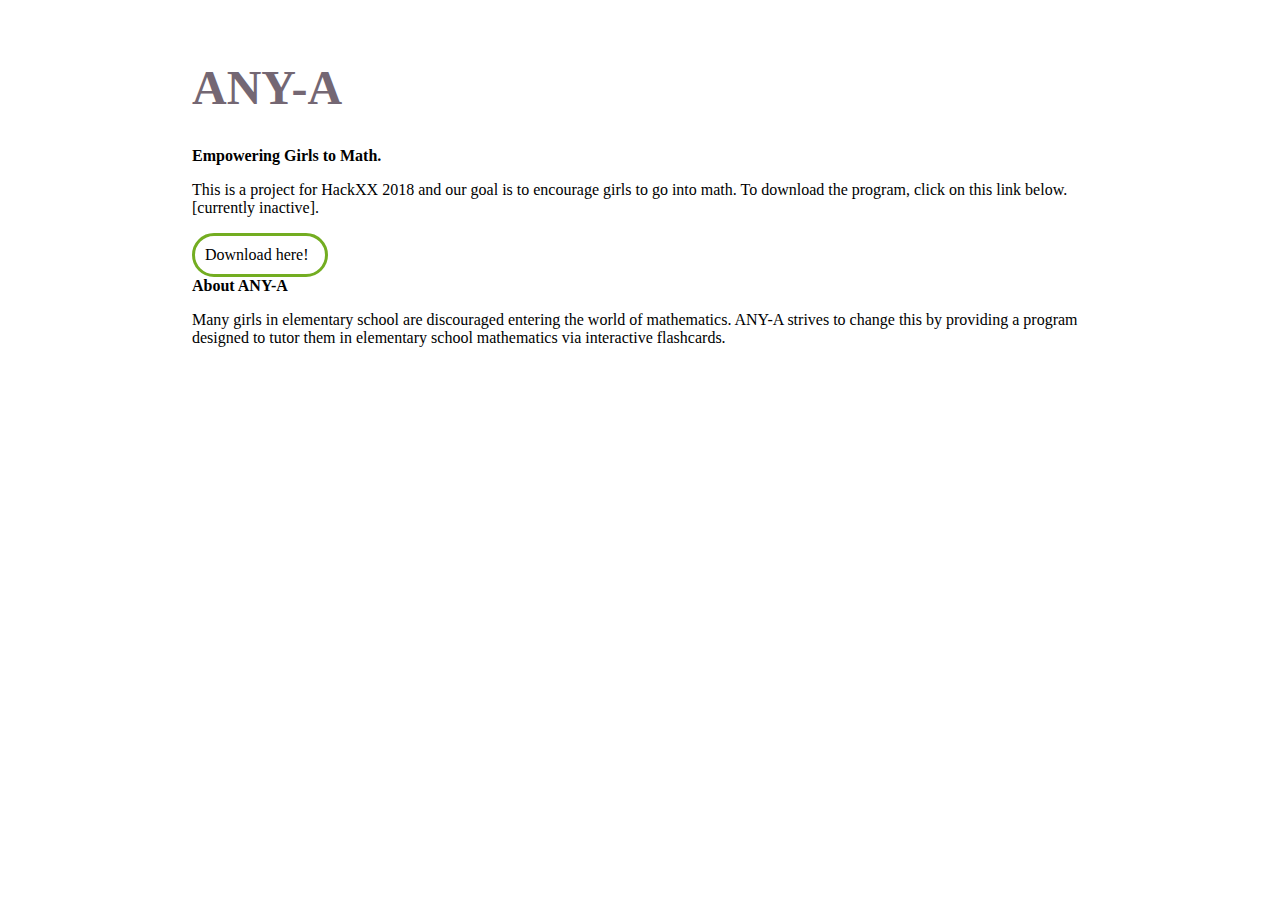
==== docs/index.html @ 5eefaa09 "Added blurb on ANY-A's mission" ====
<!DOCTYPE html>
  <head>
    <title>ANY-A</title>
    <link rel="stylesheet" type="text/css" href="_css/main.css"/>
  </head>
  <body>
    <div id="wrapper">
      <h1>ANY-A</h1>
      <h3>Empowering Girls to Math.</h3>
      <p>This is a project for HackXX 2018 and our goal is to 
         encourage girls to go into math. To download the program,
         click on this link below.[currently inactive]. 
      </p>

      <div id="button">Download here!</div>
      
      <h3> About ANY-A </h3>
      <p>
        Many girls in elementary school are discouraged entering the world of mathematics.
        ANY-A strives to change this by providing a program designed to tutor them in 
        elementary school mathematics via interactive flashcards.
      </p>
    </div>
  </body>
</html>
---- docs/_css/main.css ----
body {
  width: 70%;
  margin: 60px auto;
}

h1 {
  font-size: 3em;
  color: #746773;
}

h3 {
  font-size:1em;
  margin: 0 auto;
}

#button {
  position: relative;
  border-radius: 25px;
  border: 3px solid #73AD21;
  padding: 10px; 
  width: 110px;
  display: block;  
}
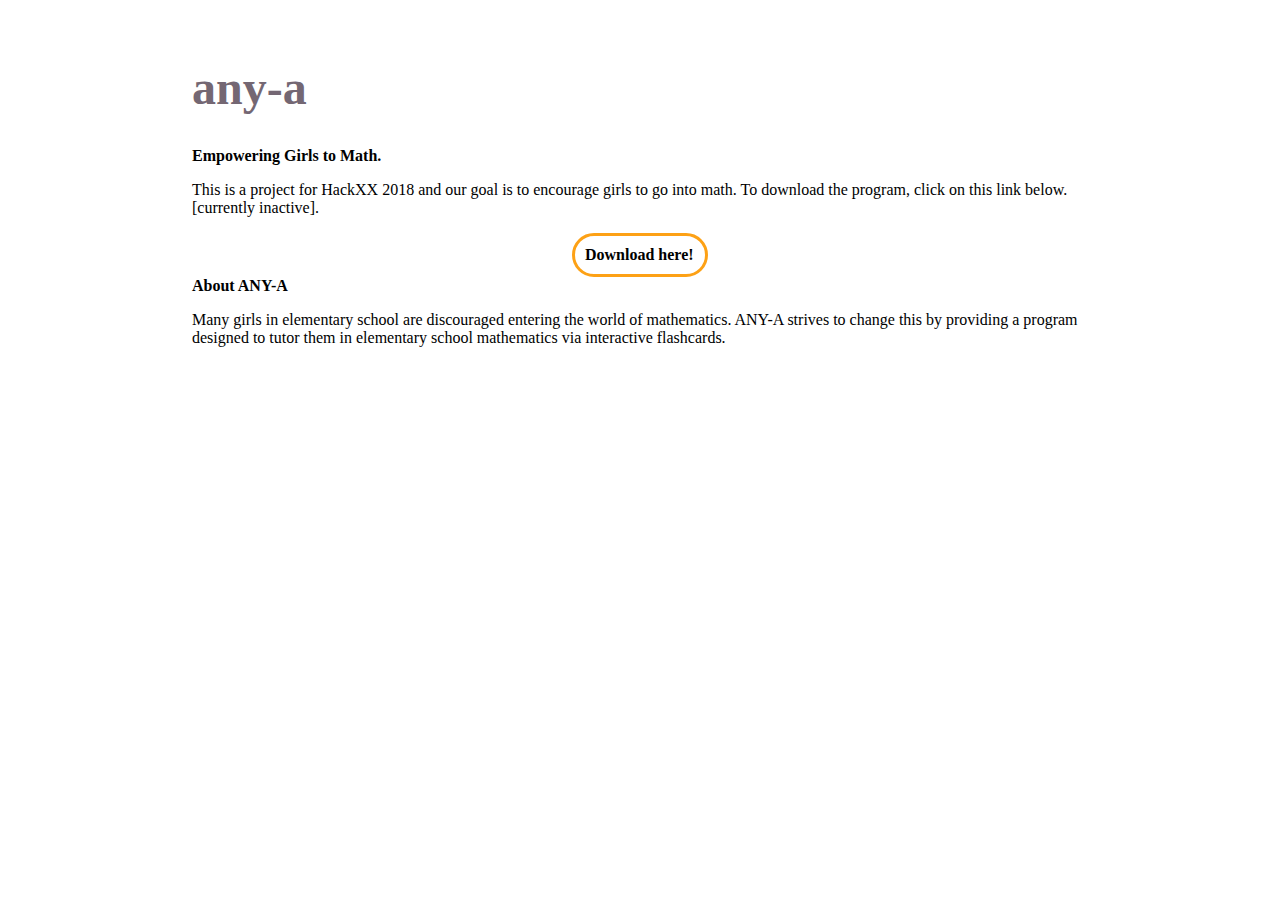
==== commit 3d5f5b71: "Added image placeholder" ====
--- a/docs/index.html
+++ b/docs/index.html
@@ -1,25 +1,32 @@
 <!DOCTYPE html>
   <head>
     <title>ANY-A</title>
-    <link rel="stylesheet" type="text/css" href="_css/main.css"/>
+    <link href="https://fonts.googleapis.com/css?family=Comfortaa" rel="stylesheet">
+    <link href="https://fonts.googleapis.com/css?family=Lato:700|Roboto" rel="stylesheet">
+    <link rel="stylesheet" type="text/css" href="css/styles.css"/>
   </head>
   <body>
     <div id="wrapper">
-      <h1>ANY-A</h1>
-      <h3>Empowering Girls to Math.</h3>
-      <p>This is a project for HackXX 2018 and our goal is to 
-         encourage girls to go into math. To download the program,
-         click on this link below.[currently inactive]. 
-      </p>
-
-      <div id="button">Download here!</div>
+      <div class="division">
+        <h1>any-a</h1>
+        <div id="img"> </div>
+        <h3>Empowering Girls to Math.</h3>
+        <p>This is a project for HackXX 2018 and our goal is to 
+           encourage girls to go into math. To download the program,
+           click on this link below.[currently inactive]. 
+        </p>
+      </div>
       
-      <h3> About ANY-A </h3>
-      <p>
-        Many girls in elementary school are discouraged entering the world of mathematics.
-        ANY-A strives to change this by providing a program designed to tutor them in 
-        elementary school mathematics via interactive flashcards.
-      </p>
+      <div id="button"><b>Download here!</b></div>
+      
+      <div class="division">
+        <h3> About ANY-A </h3>
+        <p>
+          Many girls in elementary school are discouraged entering the world of mathematics.
+          ANY-A strives to change this by providing a program designed to tutor them in 
+          elementary school mathematics via interactive flashcards.
+        </p>
+      </div>
     </div>
   </body>
 </html>
--- a/docs/css/styles.css
+++ b/docs/css/styles.css
@@ -0,0 +1,24 @@
+body {
+  width: 70%;
+  margin: 60px auto;
+}
+
+h1 {
+  font-size: 3em;
+  color: #746773;
+}
+
+h3 {
+  font-size:1em;
+  margin: 0 auto;
+}
+
+#button {
+  position: relative;
+  border-radius: 25px;
+  border: 3px solid #fda115;
+  padding: 10px; 
+  width: 110px;
+  display: block;  
+  margin: auto;
+}
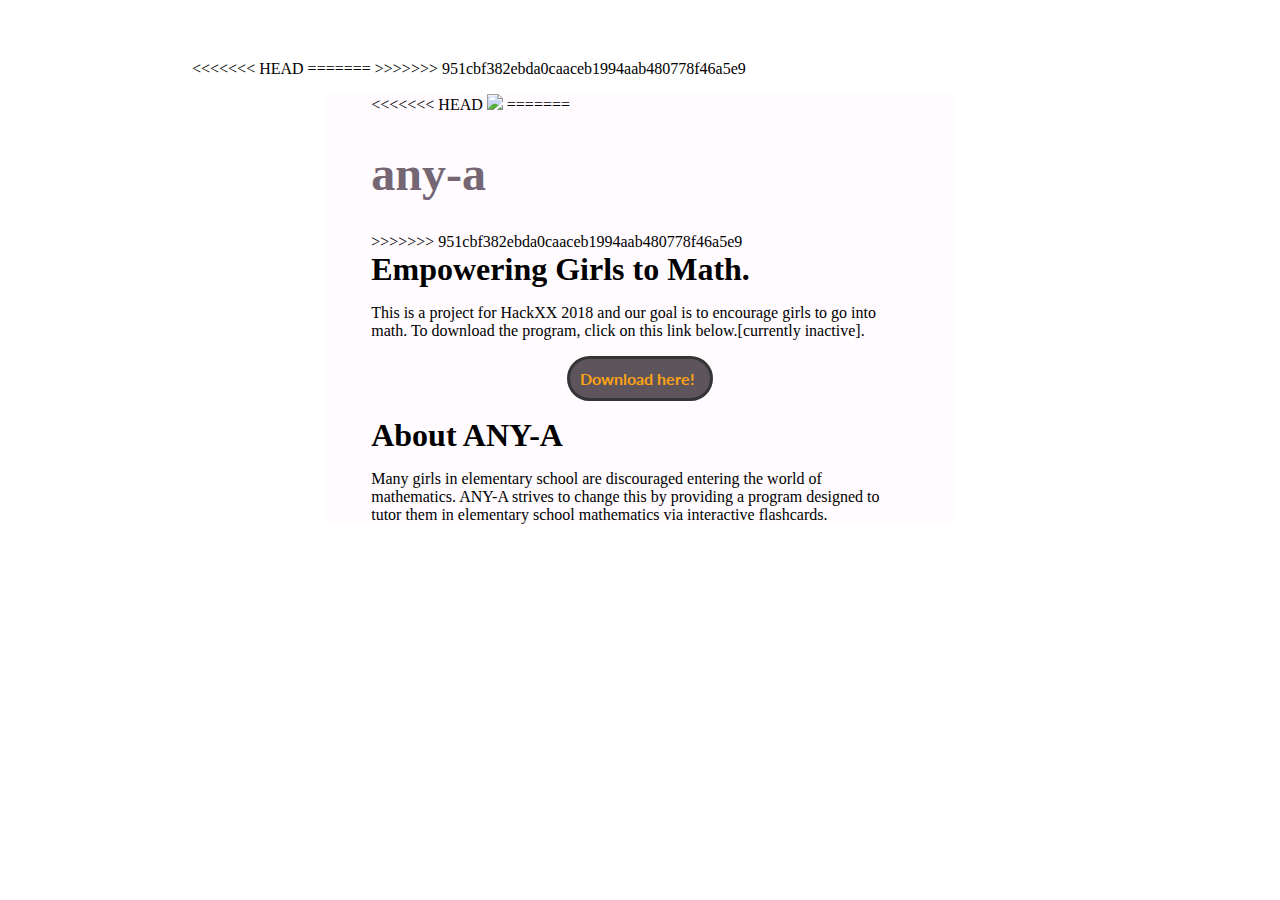
==== commit 6c339fc8: "Merge branch 'master' of https://github.com/annsudhart/hackxx2018" ====
--- a/docs/index.html
+++ b/docs/index.html
@@ -3,13 +3,22 @@
     <title>ANY-A</title>
     <link href="https://fonts.googleapis.com/css?family=Comfortaa" rel="stylesheet">
     <link href="https://fonts.googleapis.com/css?family=Lato:700|Roboto" rel="stylesheet">
+<<<<<<< HEAD
+    <link rel="stylesheet" type="text/css" href="_css/main.css"/>
+=======
     <link rel="stylesheet" type="text/css" href="css/styles.css"/>
+>>>>>>> 951cbf382ebda0caaceb1994aab480778f46a5e9
   </head>
   <body>
+  
     <div id="wrapper">
       <div class="division">
+<<<<<<< HEAD
+        <img src="any-a-sunrise.png"> </img>
+=======
         <h1>any-a</h1>
         <div id="img"> </div>
+>>>>>>> 951cbf382ebda0caaceb1994aab480778f46a5e9
         <h3>Empowering Girls to Math.</h3>
         <p>This is a project for HackXX 2018 and our goal is to 
            encourage girls to go into math. To download the program,
--- a/docs/_css/main.css
+++ b/docs/_css/main.css
@@ -0,0 +1,23 @@
+body {
+  width: 70%;
+  margin: 60px auto;
+}
+
+h1 {
+  font-size: 3em;
+  color: #746773;
+}
+
+h3 {
+  font-size:1em;
+  margin: 0 auto;
+}
+
+#button {
+  position: relative;
+  border-radius: 25px;
+  border: 3px solid #73AD21;
+  padding: 10px; 
+  width: 110px;
+  display: block;  
+}--- a/docs/css/styles.css
+++ b/docs/css/styles.css
@@ -1,24 +1,91 @@
-body {
-  width: 70%;
-  margin: 60px auto;
-}
-
-h1 {
-  font-size: 3em;
-  color: #746773;
-}
-
-h3 {
-  font-size:1em;
-  margin: 0 auto;
-}
-
-#button {
-  position: relative;
-  border-radius: 25px;
-  border: 3px solid #fda115;
-  padding: 10px; 
-  width: 110px;
-  display: block;  
-  margin: auto;
-}
+<<<<<<< HEAD
+html, body {
+  font-family: 'Roboto', sans-serif;
+  height: 100%;
+  background-color: #b9acb7;
+  margin-bottom: 0px;
+}
+
+#wrapper {
+  width: 60%;
+  height: 100%;
+  background-color: #fffbff;
+  margin-left: auto;
+  margin-right: auto;
+  padding-right:5%;
+  padding-left:5%;
+}
+
+img {
+  width: 100%;
+}
+
+h3 {
+  font-size:2em;
+  margin: 0 auto;
+}
+
+#button {
+  font-family: 'Lato', sans-serif;
+  position: relative;
+  border-radius: 25px;
+  border: 3px solid #363536;
+  background-color: #5d555b;
+  color: #fda115;
+  padding: 10px; 
+  width: 120px;
+  display: block;  
+  margin: auto;
+  font-size: 
+}
+
+.division {
+  margin-top: 16px;
+  margin-bottom: 16px;
+}
+=======
+html, body {
+  font-family: 'Roboto', sans-serif;
+  height: 100%;
+  background-color: #b9acb7;
+  margin-bottom: 0px;
+}
+
+#wrapper {
+  width: 60%;
+  height: 100%;
+  background-color: #fffbff;
+  margin-left: auto;
+  margin-right: auto;
+  padding-right:5%;
+  padding-left:5%;
+}
+
+img {
+  width: 100%;
+}
+
+h3 {
+  font-size:2em;
+  margin: 0 auto;
+}
+
+#button {
+  font-family: 'Lato', sans-serif;
+  position: relative;
+  border-radius: 25px;
+  border: 3px solid #363536;
+  background-color: #5d555b;
+  color: #fda115;
+  padding: 10px; 
+  width: 120px;
+  display: block;  
+  margin: auto;
+  font-size: 
+}
+
+.division {
+  margin-top: 16px;
+  margin-bottom: 16px;
+}
+>>>>>>> 951cbf382ebda0caaceb1994aab480778f46a5e9
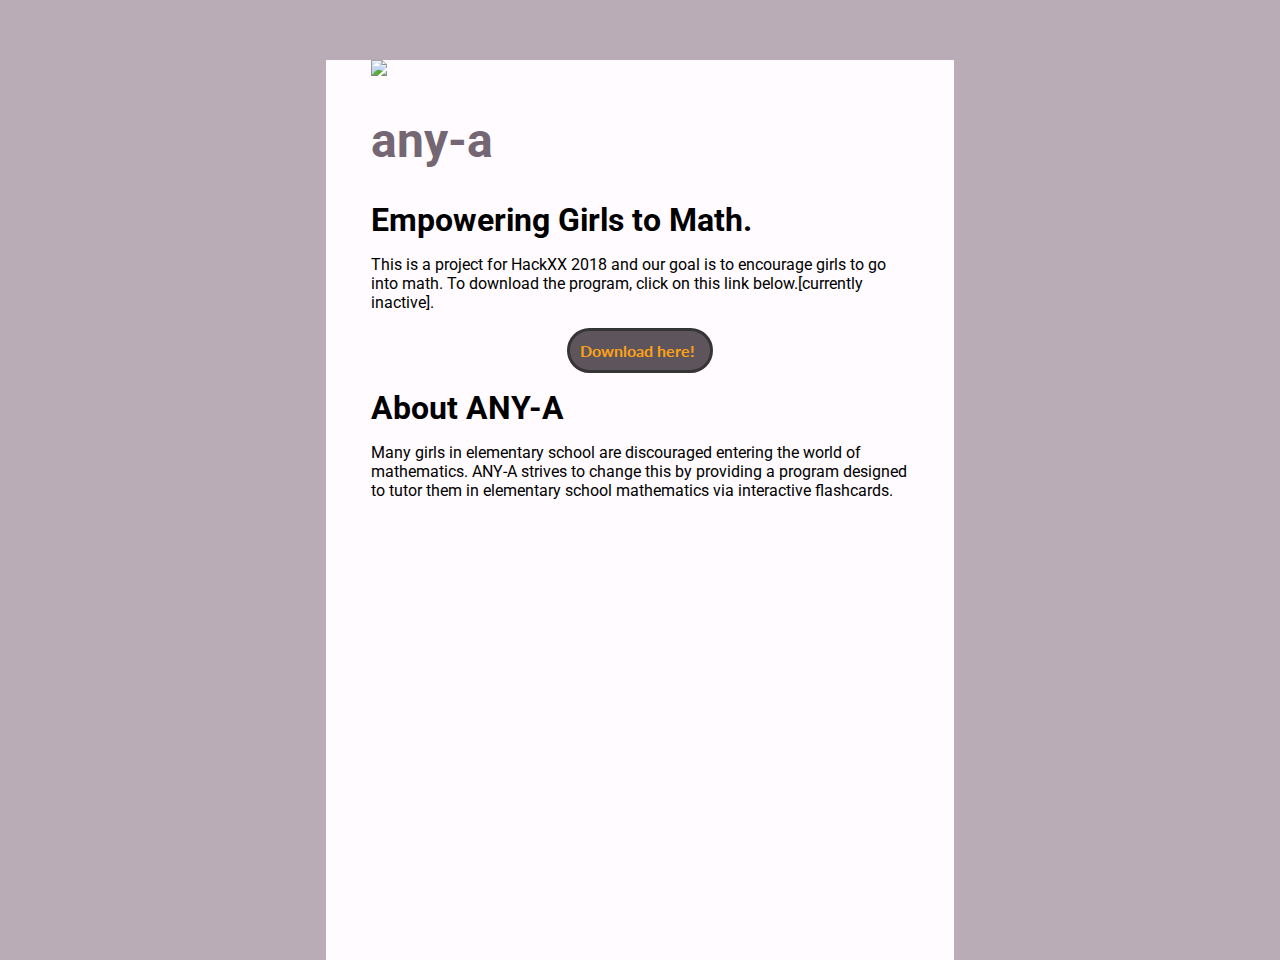
==== commit 21ee2eb0: "git outta here" ====
--- a/docs/index.html
+++ b/docs/index.html
@@ -3,22 +3,16 @@
     <title>ANY-A</title>
     <link href="https://fonts.googleapis.com/css?family=Comfortaa" rel="stylesheet">
     <link href="https://fonts.googleapis.com/css?family=Lato:700|Roboto" rel="stylesheet">
-<<<<<<< HEAD
     <link rel="stylesheet" type="text/css" href="_css/main.css"/>
-=======
     <link rel="stylesheet" type="text/css" href="css/styles.css"/>
->>>>>>> 951cbf382ebda0caaceb1994aab480778f46a5e9
   </head>
   <body>
   
     <div id="wrapper">
       <div class="division">
-<<<<<<< HEAD
         <img src="any-a-sunrise.png"> </img>
-=======
         <h1>any-a</h1>
         <div id="img"> </div>
->>>>>>> 951cbf382ebda0caaceb1994aab480778f46a5e9
         <h3>Empowering Girls to Math.</h3>
         <p>This is a project for HackXX 2018 and our goal is to 
            encourage girls to go into math. To download the program,
--- a/docs/css/styles.css
+++ b/docs/css/styles.css
@@ -1,4 +1,3 @@
-<<<<<<< HEAD
 html, body {
   font-family: 'Roboto', sans-serif;
   height: 100%;
@@ -43,49 +42,3 @@
   margin-top: 16px;
   margin-bottom: 16px;
 }
-=======
-html, body {
-  font-family: 'Roboto', sans-serif;
-  height: 100%;
-  background-color: #b9acb7;
-  margin-bottom: 0px;
-}
-
-#wrapper {
-  width: 60%;
-  height: 100%;
-  background-color: #fffbff;
-  margin-left: auto;
-  margin-right: auto;
-  padding-right:5%;
-  padding-left:5%;
-}
-
-img {
-  width: 100%;
-}
-
-h3 {
-  font-size:2em;
-  margin: 0 auto;
-}
-
-#button {
-  font-family: 'Lato', sans-serif;
-  position: relative;
-  border-radius: 25px;
-  border: 3px solid #363536;
-  background-color: #5d555b;
-  color: #fda115;
-  padding: 10px; 
-  width: 120px;
-  display: block;  
-  margin: auto;
-  font-size: 
-}
-
-.division {
-  margin-top: 16px;
-  margin-bottom: 16px;
-}
->>>>>>> 951cbf382ebda0caaceb1994aab480778f46a5e9
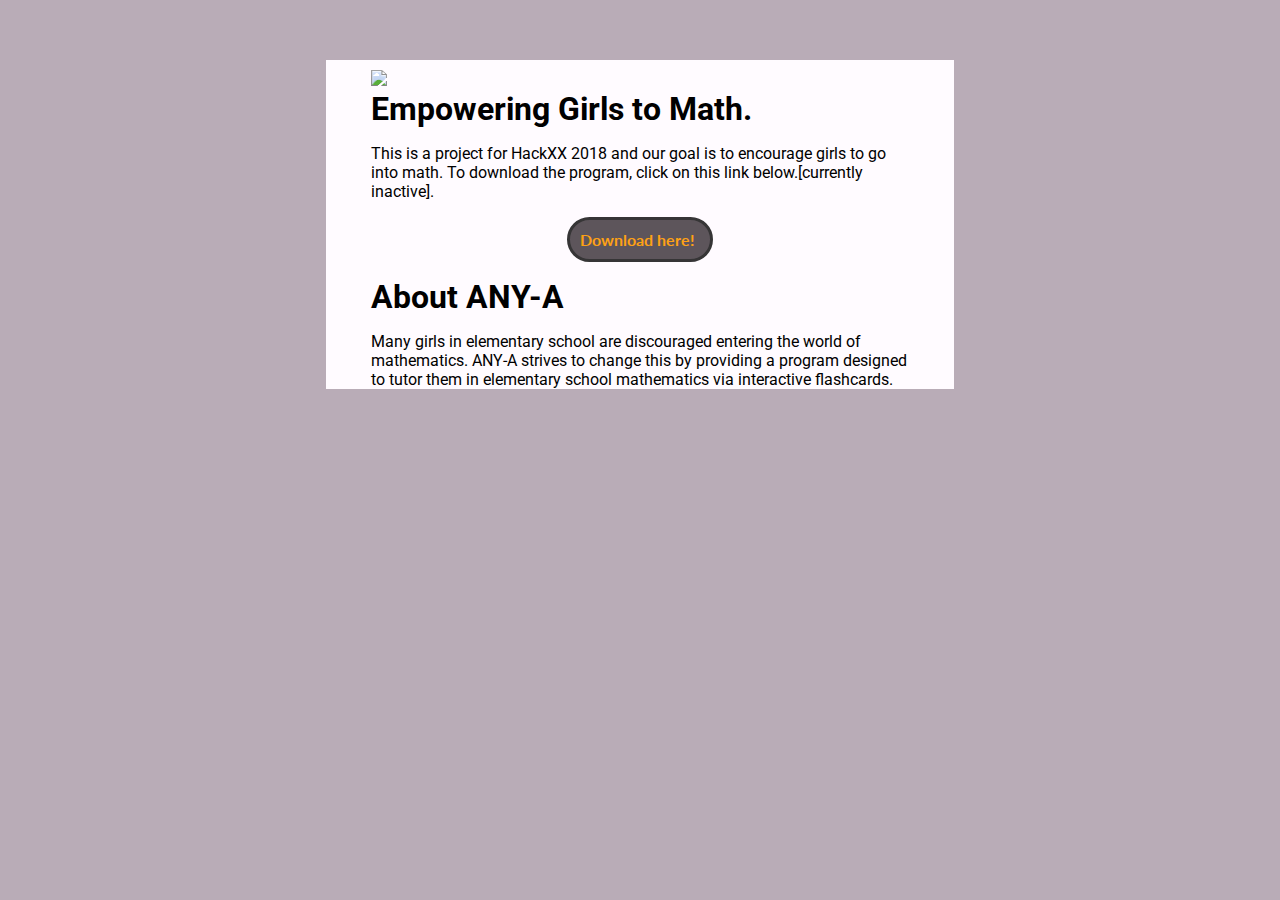
==== commit a94f3db1: "Cleaned margin of images and removed title" ====
--- a/docs/index.html
+++ b/docs/index.html
@@ -11,7 +11,6 @@
     <div id="wrapper">
       <div class="division">
         <img src="any-a-sunrise.png"> </img>
-        <h1>any-a</h1>
         <div id="img"> </div>
         <h3>Empowering Girls to Math.</h3>
         <p>This is a project for HackXX 2018 and our goal is to 
--- a/docs/css/styles.css
+++ b/docs/css/styles.css
@@ -1,6 +1,5 @@
 html, body {
   font-family: 'Roboto', sans-serif;
-  height: 100%;
   background-color: #b9acb7;
   margin-bottom: 0px;
 }
@@ -16,6 +15,7 @@
 }
 
 img {
+  margin-top: 10px;
   width: 100%;
 }
 
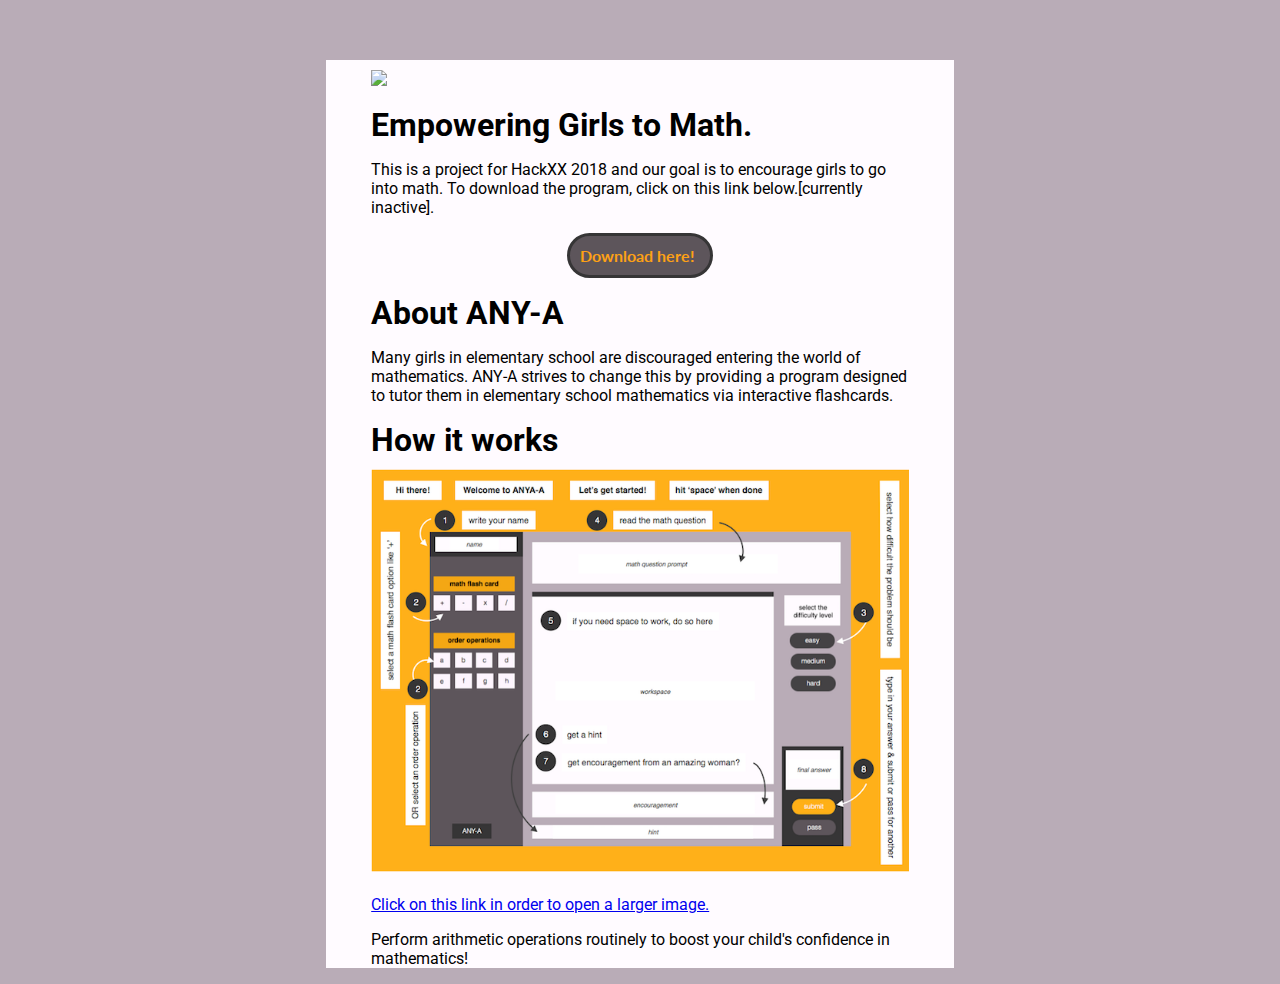
==== commit b157fdac: "Merge branch 'master' of https://github.com/annsudhart/hackxx2018" ====
--- a/docs/index.html
+++ b/docs/index.html
@@ -9,9 +9,8 @@
   <body>
   
     <div id="wrapper">
+      <img src="any-a-sunrise.png"> </img>
       <div class="division">
-        <img src="any-a-sunrise.png"> </img>
-        <div id="img"> </div>
         <h3>Empowering Girls to Math.</h3>
         <p>This is a project for HackXX 2018 and our goal is to 
            encourage girls to go into math. To download the program,
@@ -29,6 +28,19 @@
           elementary school mathematics via interactive flashcards.
         </p>
       </div>
+      <div class="division">
+        <h3> How it works </h3>
+        <img src="Intro.png"><img>
+        <p id="zoom-in">
+          <a href="https://raw.githubusercontent.com/annsudhart/hackxx2018/master/media/intro.png">
+          Click on this link in order to open a larger image.
+          </a>
+        </p>
+        <p>
+          Perform arithmetic operations routinely to boost your child's confidence in
+          mathematics!
+        </p>
+      </div>
     </div>
   </body>
 </html>
--- a/docs/css/styles.css
+++ b/docs/css/styles.css
@@ -38,6 +38,14 @@
   font-size: 
 }
 
+#zoom-in {
+  margin-top: 0px;
+}
+
+p a {
+  text-decoration: underline;
+}
+
 .division {
   margin-top: 16px;
   margin-bottom: 16px;
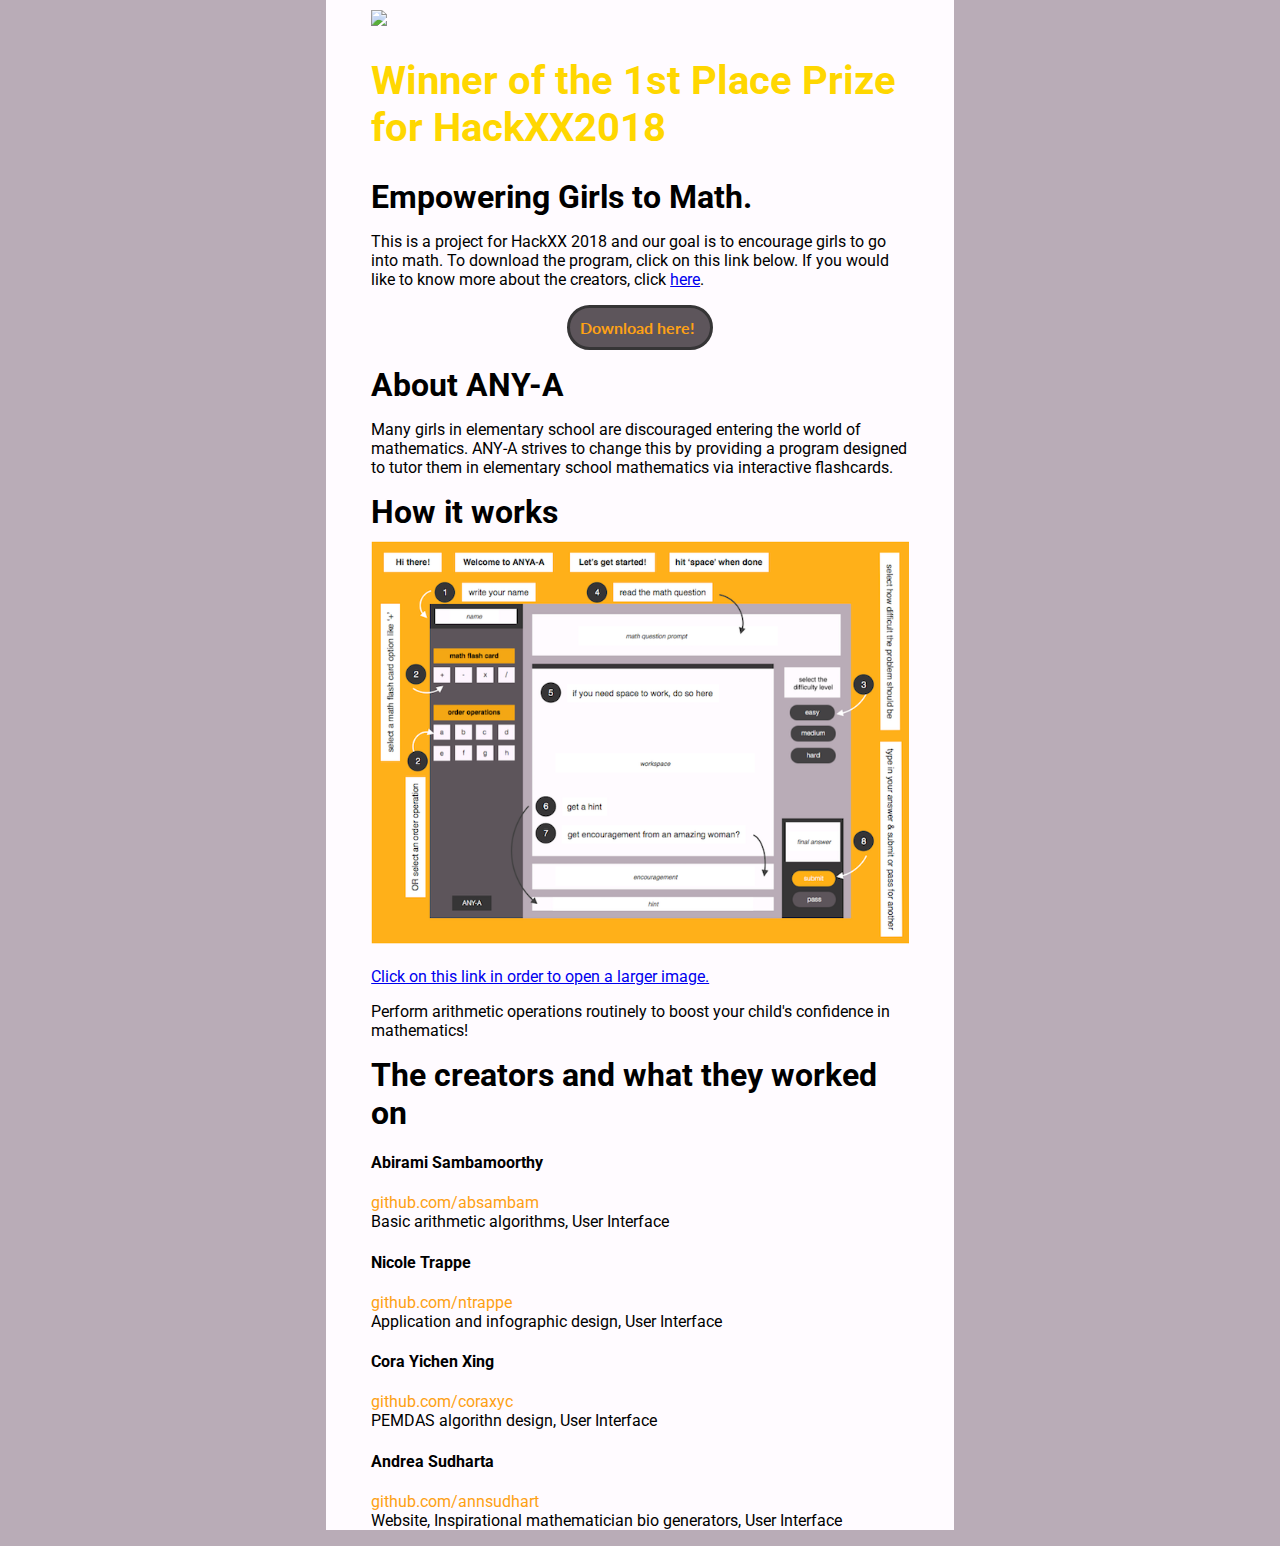
==== commit c642aa4c: "Added everyone's GitHub information to the creators section" ====
--- a/docs/index.html
+++ b/docs/index.html
@@ -10,15 +10,18 @@
   
     <div id="wrapper">
       <img src="any-a-sunrise.png"> </img>
+      <h1>Winner of the 1st Place Prize for HackXX2018</h1>
       <div class="division">
         <h3>Empowering Girls to Math.</h3>
         <p>This is a project for HackXX 2018 and our goal is to 
            encourage girls to go into math. To download the program,
-           click on this link below.[currently inactive]. 
+           click on this link below.
+           If you would like to know more about the creators,
+           click <a href="#creators">here</a>.
         </p>
       </div>
       
-      <div id="button"><b>Download here!</b></div>
+      <a id="codelink" href="https://github.com/annsudhart/hackxx2018"><div id="button"><b>Download here!</b></div></a>
       
       <div class="division">
         <h3> About ANY-A </h3>
@@ -41,6 +44,29 @@
           mathematics!
         </p>
       </div>
+      <div class="division" id="creators">
+        <h3> The creators and what they worked on </h3>
+        <div class="creator">
+          <h4>Abirami Sambamoorthy</h4>
+          <a href="https://github.com/absambam">github.com/absambam</a>
+          <p>Basic arithmetic algorithms, User Interface</p>
+        </div>
+        <div class="creator">
+          <h4>Nicole Trappe</h4>
+          <a href="https://github.com/ntrappe">github.com/ntrappe</a>
+          <p>Application and infographic design, User Interface</p>
+        </div>
+        <div class="creator">
+          <h4>Cora Yichen Xing</h4>
+          <a href="https://github.com/coraxyc">github.com/coraxyc</a>
+          <p>PEMDAS algorithn design, User Interface</p>
+        </div>
+        <div class="creator">
+          <h4>Andrea Sudharta</h4>
+          <a href="https://github.com/annsudhart">github.com/annsudhart</a>
+          <p>Website, Inspirational mathematician bio generators, User Interface</p>
+        </div>
+      </div>
     </div>
   </body>
-</html>
+</html>--- a/docs/_css/main.css
+++ b/docs/_css/main.css
@@ -1,23 +1,23 @@
-body {
-  width: 70%;
-  margin: 60px auto;
-}
-
-h1 {
-  font-size: 3em;
-  color: #746773;
-}
-
-h3 {
-  font-size:1em;
-  margin: 0 auto;
-}
-
-#button {
-  position: relative;
-  border-radius: 25px;
-  border: 3px solid #73AD21;
-  padding: 10px; 
-  width: 110px;
-  display: block;  
+body {
+  width: 70%;
+  margin: 60px auto;
+}
+
+h1 {
+  font-size: 3em;
+  color: #746773;
+}
+
+h3 {
+  font-size:1em;
+  margin: 0 auto;
+}
+
+#button {
+  position: relative;
+  border-radius: 25px;
+  border: 3px solid #73AD21;
+  padding: 10px; 
+  width: 110px;
+  display: block;  
 }--- a/docs/css/styles.css
+++ b/docs/css/styles.css
@@ -2,6 +2,7 @@
   font-family: 'Roboto', sans-serif;
   background-color: #b9acb7;
   margin-bottom: 0px;
+  margin-top: 0px;
 }
 
 #wrapper {
@@ -17,6 +18,11 @@
 img {
   margin-top: 10px;
   width: 100%;
+}
+
+h1 {
+  font-size: 2.5em;
+  color: gold;
 }
 
 h3 {
@@ -46,7 +52,20 @@
   text-decoration: underline;
 }
 
+#codelink {
+  text-decoration: none;
+}
+
 .division {
   margin-top: 16px;
   margin-bottom: 16px;
 }
+
+.creator a {
+  text-decoration: none;
+  color: #fda115;
+}
+
+.creator p {
+  margin-top: 0;
+}
